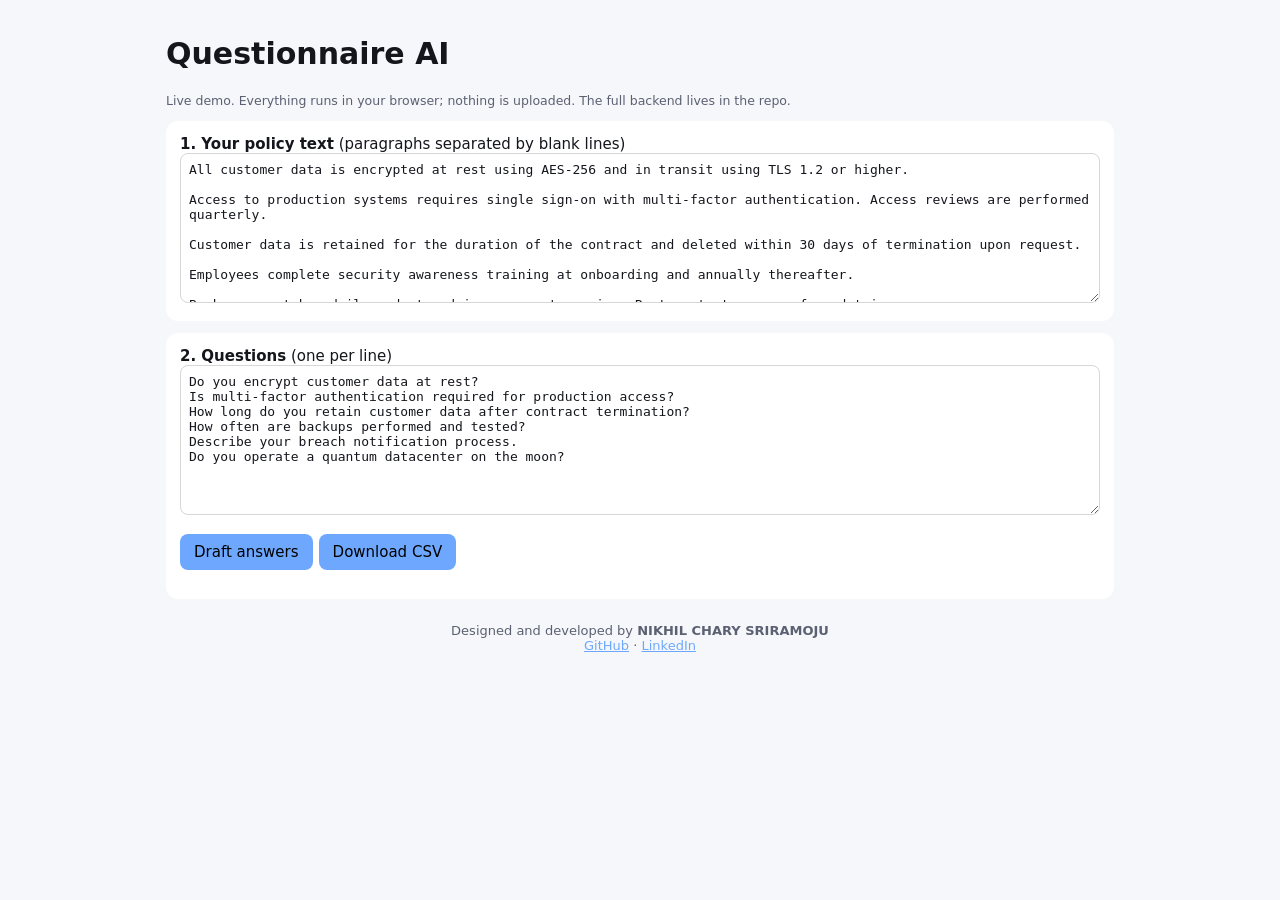
==== site/index.html @ 2a34cb94 "Questionnaire AI master release" ====
<!doctype html><html lang="en"><head><meta charset="utf-8">
<meta name="viewport" content="width=device-width,initial-scale=1,viewport-fit=cover">
<title>Questionnaire AI - Live Demo</title>
<meta name="description" content="Cited answers to security questionnaires. Runs fully in your browser. By Nikhil Chary Sriramoju.">
<style>
:root{--bg:#0f1115;--fg:#e8eaf0;--mut:#8a90a2;--card:#181b22;--acc:#6ea8fe;--ok:#4cc38a;--warn:#f0b429}
@media(prefers-color-scheme:light){:root{--bg:#f6f7fa;--fg:#14161c;--mut:#5b6172;--card:#fff}}
*{box-sizing:border-box}body{margin:auto;max-width:980px;padding:16px;font:15px system-ui,sans-serif;background:var(--bg);color:var(--fg)}
.card{background:var(--card);border-radius:12px;padding:14px;margin:12px 0}textarea{width:100%;height:150px;font:13px ui-monospace,monospace;background:transparent;color:inherit;border:1px solid #8885;border-radius:8px;padding:8px}
button{background:var(--acc);color:#000;border:0;border-radius:8px;padding:9px 14px;font:inherit;cursor:pointer;margin-right:6px}
.wrap{overflow-x:auto}table{width:100%;border-collapse:collapse}td,th{padding:8px;border-bottom:1px solid #8883;text-align:left;vertical-align:top}
.pass{color:var(--ok)}.escalate{color:var(--warn)}small,footer{color:var(--mut)}footer{text-align:center;margin:24px 0;font-size:13px}a{color:var(--acc)}
</style></head><body>
<h1>Questionnaire AI</h1>
<small>Live demo. Everything runs in your browser; nothing is uploaded. The full backend lives in the repo.</small>
<div class="card"><b>1. Your policy text</b> (paragraphs separated by blank lines)<textarea id="pol"></textarea></div>
<div class="card"><b>2. Questions</b> (one per line)<textarea id="qs"></textarea><p><button onclick="go()">Draft answers</button><button onclick="csv()">Download CSV</button></p></div>
<div class="card" id="res" hidden><div id="sum"></div><div class="wrap"><table id="t"></table></div></div>
<footer>Designed and developed by <b>NIKHIL CHARY SRIRAMOJU</b><br>
<a href="https://github.com/Nikhil-creat">GitHub</a> · <a href="https://in.linkedin.com/in/nikhil-chary-sriramoju-95041b38a">LinkedIn</a></footer>
<script>
const $=id=>document.getElementById(id);
$('pol').value=`All customer data is encrypted at rest using AES-256 and in transit using TLS 1.2 or higher.

Access to production systems requires single sign-on with multi-factor authentication. Access reviews are performed quarterly.

Customer data is retained for the duration of the contract and deleted within 30 days of termination upon request.

Employees complete security awareness training at onboarding and annually thereafter.

Backups are taken daily and stored in a separate region. Restore tests are performed twice a year.`;
$('qs').value=`Do you encrypt customer data at rest?
Is multi-factor authentication required for production access?
How long do you retain customer data after contract termination?
How often are backups performed and tested?
Describe your breach notification process.
Do you operate a quantum datacenter on the moon?`;
const STOP=new Set("the a an of to and or in on for is are do does you your we our with be by as at it this that".split(" "));
const SENS=/breach|incident|certif|soc ?2 type|iso ?27001|legal|liabil|indemn|insurance/i;
const tok=t=>(t.toLowerCase().match(/[a-z0-9\-]+/g)||[]).filter(w=>!STOP.has(w));
function chunk(text,size=600){const o=[];let b="";for(const p of text.split(/\n\s*\n/).map(s=>s.trim()).filter(Boolean)){if(b&&b.length+p.length>size){o.push(b);b=p}else b=(b+"\n"+p).trim()}if(b)o.push(b);return o}
function search(ch,q,k=3){const qt=new Set(tok(q)),n=ch.length+1,df={};ch.forEach(c=>new Set(c.toks).forEach(t=>df[t]=(df[t]||0)+1));
 return ch.map(c=>{const tf={};c.toks.forEach(t=>tf[t]=(tf[t]||0)+1);let s=0;qt.forEach(t=>{if(tf[t])s+=(1+Math.log(tf[t]))*Math.log(1+n/df[t])});return{...c,s}}).filter(c=>c.s>0).sort((a,b)=>b.s-a.s).slice(0,k)}
function answer(ch,q){const h=search(ch,q);if(!h.length)return{q,a:"Insufficient evidence",c:"",v:"escalate",conf:0,why:"no supporting evidence"};
 const qt=new Set(tok(q)),sc=s=>tok(s).filter(t=>qt.has(t)).length;
 const a=h[0].text.split(/(?<=[.!?])\s+/).sort((x,y)=>sc(y)-sc(x)).slice(0,2).join(" ");
 const src=new Set(h[0].toks),at=tok(a),sup=at.length?Math.round(100*at.filter(t=>src.has(t)).length/at.length)/100:0;
 if(SENS.test(q))return{q,a,c:h[0].id,v:"escalate",conf:sup,why:"sensitive topic: security owner must approve"};
 return{q,a,c:h[0].id,v:sup>=.6?"pass":"escalate",conf:sup,why:sup>=.6?"supported by sources":"weak support"}}
const esc=s=>String(s).replace(/[&<>"]/g,c=>({'&':'&amp;','<':'&lt;','>':'&gt;','"':'&quot;'}[c]));
let rows=[];
function go(){const ch=chunk($('pol').value).map((t,i)=>({id:"policy#"+(i+1),text:t,toks:tok(t)}));
 rows=$('qs').value.split("\n").map(s=>s.trim()).filter(Boolean).map(q=>answer(ch,q));
 const p=rows.filter(r=>r.v==="pass").length;$('res').hidden=false;$('sum').textContent=`${rows.length} questions: ${p} auto-passed, ${rows.length-p} need review`;
 $('t').innerHTML='<tr><th>Question</th><th>Answer</th><th>Status</th></tr>'+rows.map(r=>`<tr><td>${esc(r.q)}</td><td>${esc(r.a)}<br><small>${esc(r.c)}</small></td><td class="${r.v}">${r.v} (${r.conf})<br><small>${esc(r.why)}</small></td></tr>`).join('')}
function csv(){const q=s=>'"'+String(s).replace(/"/g,'""')+'"';
 const t=["question,answer,citation,verdict,confidence"].concat(rows.map(r=>[r.q,r.a,r.c,r.v,r.conf].map(q).join(","))).join("\n");
 const a=document.createElement("a");a.href=URL.createObjectURL(new Blob([t],{type:"text/csv"}));a.download="answers.csv";a.click()}
</script></body></html>
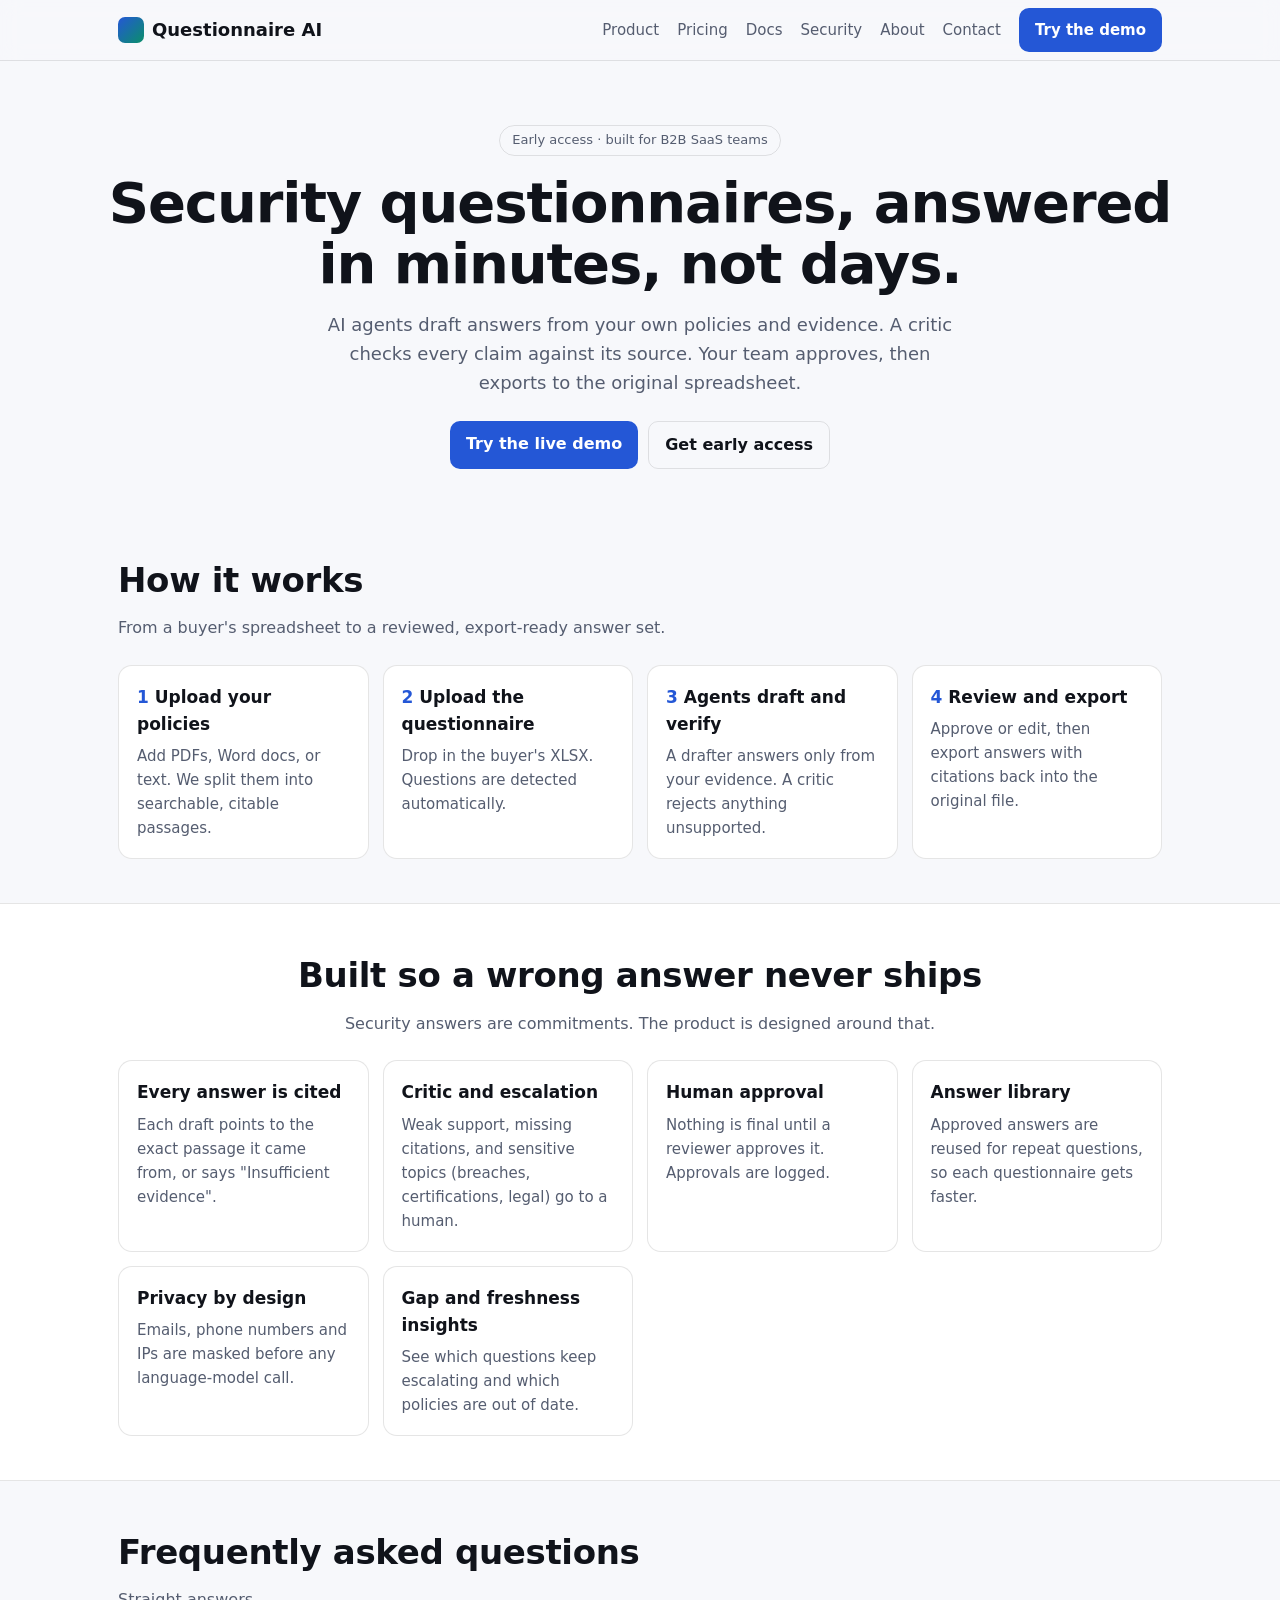
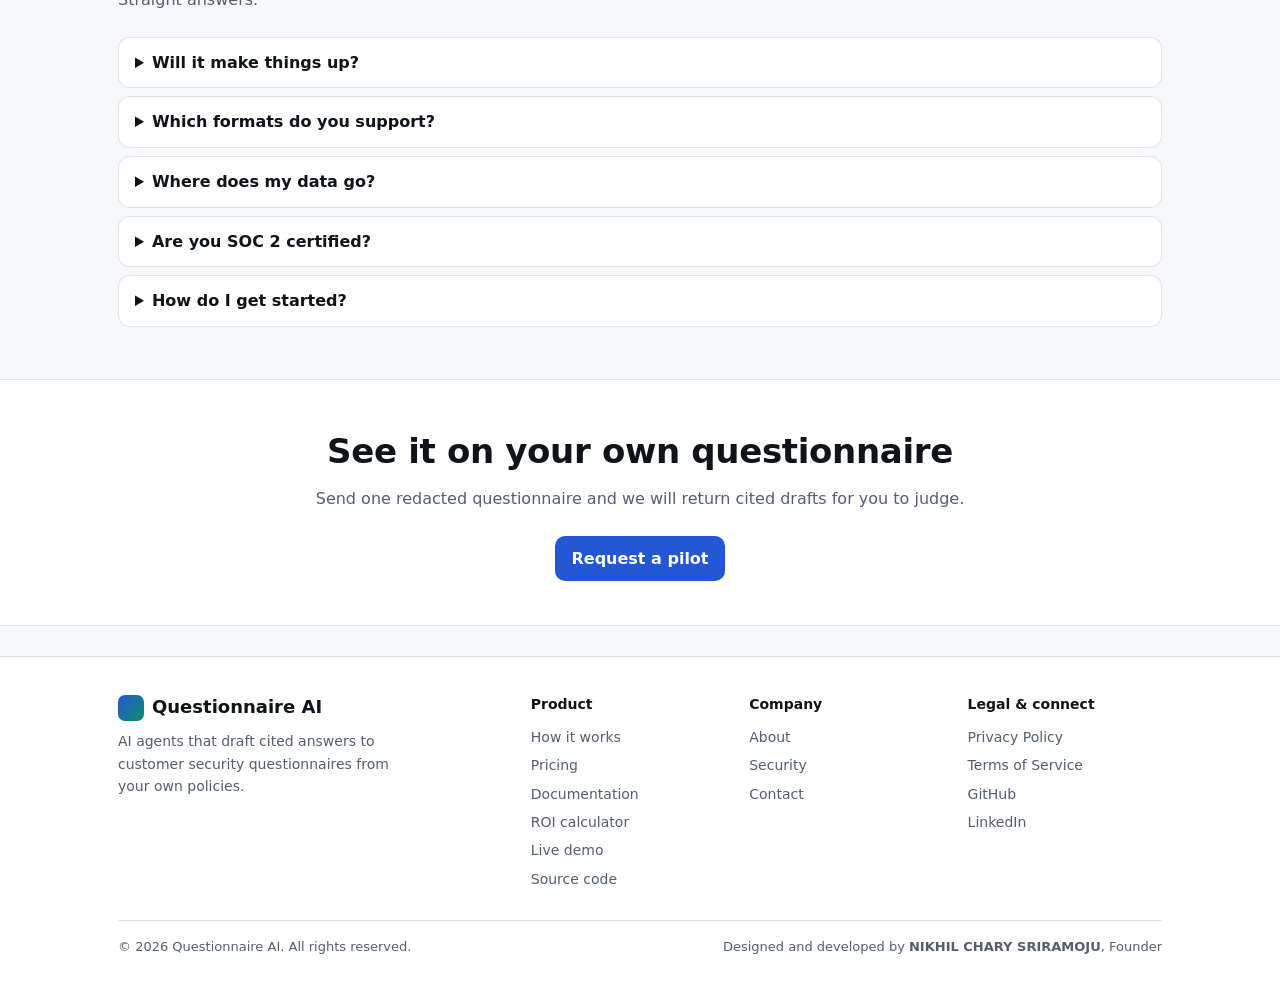
==== commit 17e9c6a0: "Add docs, ROI calculator, contact form, hardening" ====
--- a/site/index.html
+++ b/site/index.html
@@ -1,59 +1,40 @@
 <!doctype html><html lang="en"><head><meta charset="utf-8">
 <meta name="viewport" content="width=device-width,initial-scale=1,viewport-fit=cover">
-<title>Questionnaire AI - Live Demo</title>
-<meta name="description" content="Cited answers to security questionnaires. Runs fully in your browser. By Nikhil Chary Sriramoju.">
-<style>
-:root{--bg:#0f1115;--fg:#e8eaf0;--mut:#8a90a2;--card:#181b22;--acc:#6ea8fe;--ok:#4cc38a;--warn:#f0b429}
-@media(prefers-color-scheme:light){:root{--bg:#f6f7fa;--fg:#14161c;--mut:#5b6172;--card:#fff}}
-*{box-sizing:border-box}body{margin:auto;max-width:980px;padding:16px;font:15px system-ui,sans-serif;background:var(--bg);color:var(--fg)}
-.card{background:var(--card);border-radius:12px;padding:14px;margin:12px 0}textarea{width:100%;height:150px;font:13px ui-monospace,monospace;background:transparent;color:inherit;border:1px solid #8885;border-radius:8px;padding:8px}
-button{background:var(--acc);color:#000;border:0;border-radius:8px;padding:9px 14px;font:inherit;cursor:pointer;margin-right:6px}
-.wrap{overflow-x:auto}table{width:100%;border-collapse:collapse}td,th{padding:8px;border-bottom:1px solid #8883;text-align:left;vertical-align:top}
-.pass{color:var(--ok)}.escalate{color:var(--warn)}small,footer{color:var(--mut)}footer{text-align:center;margin:24px 0;font-size:13px}a{color:var(--acc)}
-</style></head><body>
-<h1>Questionnaire AI</h1>
-<small>Live demo. Everything runs in your browser; nothing is uploaded. The full backend lives in the repo.</small>
-<div class="card"><b>1. Your policy text</b> (paragraphs separated by blank lines)<textarea id="pol"></textarea></div>
-<div class="card"><b>2. Questions</b> (one per line)<textarea id="qs"></textarea><p><button onclick="go()">Draft answers</button><button onclick="csv()">Download CSV</button></p></div>
-<div class="card" id="res" hidden><div id="sum"></div><div class="wrap"><table id="t"></table></div></div>
-<footer>Designed and developed by <b>NIKHIL CHARY SRIRAMOJU</b><br>
-<a href="https://github.com/Nikhil-creat">GitHub</a> · <a href="https://in.linkedin.com/in/nikhil-chary-sriramoju-95041b38a">LinkedIn</a></footer>
-<script>
-const $=id=>document.getElementById(id);
-$('pol').value=`All customer data is encrypted at rest using AES-256 and in transit using TLS 1.2 or higher.
-
-Access to production systems requires single sign-on with multi-factor authentication. Access reviews are performed quarterly.
-
-Customer data is retained for the duration of the contract and deleted within 30 days of termination upon request.
-
-Employees complete security awareness training at onboarding and annually thereafter.
-
-Backups are taken daily and stored in a separate region. Restore tests are performed twice a year.`;
-$('qs').value=`Do you encrypt customer data at rest?
-Is multi-factor authentication required for production access?
-How long do you retain customer data after contract termination?
-How often are backups performed and tested?
-Describe your breach notification process.
-Do you operate a quantum datacenter on the moon?`;
-const STOP=new Set("the a an of to and or in on for is are do does you your we our with be by as at it this that".split(" "));
-const SENS=/breach|incident|certif|soc ?2 type|iso ?27001|legal|liabil|indemn|insurance/i;
-const tok=t=>(t.toLowerCase().match(/[a-z0-9\-]+/g)||[]).filter(w=>!STOP.has(w));
-function chunk(text,size=600){const o=[];let b="";for(const p of text.split(/\n\s*\n/).map(s=>s.trim()).filter(Boolean)){if(b&&b.length+p.length>size){o.push(b);b=p}else b=(b+"\n"+p).trim()}if(b)o.push(b);return o}
-function search(ch,q,k=3){const qt=new Set(tok(q)),n=ch.length+1,df={};ch.forEach(c=>new Set(c.toks).forEach(t=>df[t]=(df[t]||0)+1));
- return ch.map(c=>{const tf={};c.toks.forEach(t=>tf[t]=(tf[t]||0)+1);let s=0;qt.forEach(t=>{if(tf[t])s+=(1+Math.log(tf[t]))*Math.log(1+n/df[t])});return{...c,s}}).filter(c=>c.s>0).sort((a,b)=>b.s-a.s).slice(0,k)}
-function answer(ch,q){const h=search(ch,q);if(!h.length)return{q,a:"Insufficient evidence",c:"",v:"escalate",conf:0,why:"no supporting evidence"};
- const qt=new Set(tok(q)),sc=s=>tok(s).filter(t=>qt.has(t)).length;
- const a=h[0].text.split(/(?<=[.!?])\s+/).sort((x,y)=>sc(y)-sc(x)).slice(0,2).join(" ");
- const src=new Set(h[0].toks),at=tok(a),sup=at.length?Math.round(100*at.filter(t=>src.has(t)).length/at.length)/100:0;
- if(SENS.test(q))return{q,a,c:h[0].id,v:"escalate",conf:sup,why:"sensitive topic: security owner must approve"};
- return{q,a,c:h[0].id,v:sup>=.6?"pass":"escalate",conf:sup,why:sup>=.6?"supported by sources":"weak support"}}
-const esc=s=>String(s).replace(/[&<>"]/g,c=>({'&':'&amp;','<':'&lt;','>':'&gt;','"':'&quot;'}[c]));
-let rows=[];
-function go(){const ch=chunk($('pol').value).map((t,i)=>({id:"policy#"+(i+1),text:t,toks:tok(t)}));
- rows=$('qs').value.split("\n").map(s=>s.trim()).filter(Boolean).map(q=>answer(ch,q));
- const p=rows.filter(r=>r.v==="pass").length;$('res').hidden=false;$('sum').textContent=`${rows.length} questions: ${p} auto-passed, ${rows.length-p} need review`;
- $('t').innerHTML='<tr><th>Question</th><th>Answer</th><th>Status</th></tr>'+rows.map(r=>`<tr><td>${esc(r.q)}</td><td>${esc(r.a)}<br><small>${esc(r.c)}</small></td><td class="${r.v}">${r.v} (${r.conf})<br><small>${esc(r.why)}</small></td></tr>`).join('')}
-function csv(){const q=s=>'"'+String(s).replace(/"/g,'""')+'"';
- const t=["question,answer,citation,verdict,confidence"].concat(rows.map(r=>[r.q,r.a,r.c,r.v,r.conf].map(q).join(","))).join("\n");
- const a=document.createElement("a");a.href=URL.createObjectURL(new Blob([t],{type:"text/csv"}));a.download="answers.csv";a.click()}
-</script></body></html>
+<title>Questionnaire AI: Cited AI answers for security questionnaires</title><meta name="description" content="AI agents draft cited answers to customer security questionnaires from your own policies. Critic-checked, human-approved, XLSX in and out."><meta name="author" content="Nikhil Chary Sriramoju">
+<meta name="theme-color" content="#0b0e14"><link rel="canonical" href="https://nikhil-creat.github.io/questionnaire-ai/">
+<meta property="og:type" content="website"><meta property="og:title" content="Questionnaire AI: Cited AI answers for security questionnaires"><meta property="og:description" content="AI agents draft cited answers to customer security questionnaires from your own policies. Critic-checked, human-approved, XLSX in and out."><meta property="og:url" content="https://nikhil-creat.github.io/questionnaire-ai/">
+<meta name="twitter:card" content="summary_large_image"><meta property="og:image" content="https://nikhil-creat.github.io/questionnaire-ai/og.png"><link rel="manifest" href="manifest.webmanifest"><link rel="apple-touch-icon" href="icon-192.png"><link rel="icon" href="data:image/svg+xml,%3Csvg xmlns='http://www.w3.org/2000/svg' viewBox='0 0 32 32'%3E%3Crect width='32' height='32' rx='8' fill='%236ea8fe'/%3E%3C/svg%3E">
+<link rel="stylesheet" href="style.css"><script type="application/ld+json">{"@context": "https://schema.org", "@type": "Organization", "name": "Questionnaire AI", "url": "https://nikhil-creat.github.io/questionnaire-ai/", "founder": {"@type": "Person", "name": "Nikhil Chary Sriramoju", "sameAs": ["https://github.com/Nikhil-creat", "https://in.linkedin.com/in/nikhil-chary-sriramoju-95041b38a"]}, "email": "sriramojunikhil66@gmail.com"}</script></head><body><a class="skip" href="#main">Skip to content</a>
+<header class="hd"><div class="w"><a class="brand" href="index.html"><span class="logo"></span>Questionnaire AI</a>
+<nav id="nav" aria-label="Main"><a href="index.html#how">Product</a><a href="pricing.html">Pricing</a><a href="docs.html">Docs</a><a href="security.html">Security</a><a href="about.html">About</a><a href="contact.html">Contact</a><a class="btn" href="demo.html">Try the demo</a></nav>
+<button id="mb" aria-label="Menu" aria-expanded="false" onclick="var n=document.getElementById('nav');var o=n.classList.toggle('open');this.setAttribute('aria-expanded',o)">&#9776;</button></div></header><main id="main"><div class="hero w"><span class="pill">Early access &middot; built for B2B SaaS teams</span>
+<h1>Security questionnaires, answered in minutes, not days.</h1>
+<p>AI agents draft answers from your own policies and evidence. A critic checks every claim against its source. Your team approves, then exports to the original spreadsheet.</p>
+<div class="cta"><a class="btn" href="demo.html">Try the live demo</a><a class="btn o" href="contact.html">Get early access</a></div></div>
+<section id="how"><div class="w"><h2>How it works</h2><p class="sub">From a buyer's spreadsheet to a reviewed, export-ready answer set.</p><div class="grid">
+<div class="card"><h3><span class="num">1</span> Upload your policies</h3><p>Add PDFs, Word docs, or text. We split them into searchable, citable passages.</p></div>
+<div class="card"><h3><span class="num">2</span> Upload the questionnaire</h3><p>Drop in the buyer's XLSX. Questions are detected automatically.</p></div>
+<div class="card"><h3><span class="num">3</span> Agents draft and verify</h3><p>A drafter answers only from your evidence. A critic rejects anything unsupported.</p></div>
+<div class="card"><h3><span class="num">4</span> Review and export</h3><p>Approve or edit, then export answers with citations back into the original file.</p></div></div></div></section>
+<section class="band"><div class="w"><h2>Built so a wrong answer never ships</h2><p class="sub">Security answers are commitments. The product is designed around that.</p><div class="grid" style="text-align:left">
+<div class="card"><h3>Every answer is cited</h3><p>Each draft points to the exact passage it came from, or says "Insufficient evidence".</p></div>
+<div class="card"><h3>Critic and escalation</h3><p>Weak support, missing citations, and sensitive topics (breaches, certifications, legal) go to a human.</p></div>
+<div class="card"><h3>Human approval</h3><p>Nothing is final until a reviewer approves it. Approvals are logged.</p></div>
+<div class="card"><h3>Answer library</h3><p>Approved answers are reused for repeat questions, so each questionnaire gets faster.</p></div>
+<div class="card"><h3>Privacy by design</h3><p>Emails, phone numbers and IPs are masked before any language-model call.</p></div>
+<div class="card"><h3>Gap and freshness insights</h3><p>See which questions keep escalating and which policies are out of date.</p></div></div></div></section>
+<section><div class="w"><h2>Frequently asked questions</h2><p class="sub">Straight answers.</p>
+<details><summary>Will it make things up?</summary><p>It is built not to. Drafts must cite retrieved passages, and a critic blocks uncited or unsupported claims. When evidence is missing, the answer says so and a human decides.</p></details>
+<details><summary>Which formats do you support?</summary><p>Policies: PDF, DOCX, TXT, Markdown. Questionnaires: XLSX today. Portal and Word/PDF export are on the roadmap.</p></details>
+<details><summary>Where does my data go?</summary><p>The live demo runs entirely in your browser. The full product sends text to a language model only after masking personal data, and is designed for zero-retention provider settings. See the <a href="security.html">Security</a> page for what exists today and what is planned.</p></details>
+<details><summary>Are you SOC 2 certified?</summary><p>No. We are an early-stage company and will publish our certification status honestly as it changes.</p></details>
+<details><summary>How do I get started?</summary><p>Try the <a href="demo.html">live demo</a>, then <a href="contact.html">contact us</a> about an early-access pilot.</p></details></div></section>
+<section class="band"><div class="w"><h2>See it on your own questionnaire</h2><p class="sub">Send one redacted questionnaire and we will return cited drafts for you to judge.</p>
+<a class="btn" href="contact.html">Request a pilot</a></div></section></main><footer><div class="w"><div class="fg">
+<div><a class="brand" href="index.html" style="margin:0 0 8px"><span class="logo"></span>Questionnaire AI</a>
+<p style="color:var(--mut);font-size:14px;margin:0;max-width:300px">AI agents that draft cited answers to customer security questionnaires from your own policies.</p></div>
+<div><h4>Product</h4><a href="index.html#how">How it works</a><a href="pricing.html">Pricing</a><a href="docs.html">Documentation</a><a href="roi.html">ROI calculator</a><a href="demo.html">Live demo</a><a href="https://github.com/Nikhil-creat/questionnaire-ai">Source code</a></div>
+<div><h4>Company</h4><a href="about.html">About</a><a href="security.html">Security</a><a href="contact.html">Contact</a></div>
+<div><h4>Legal &amp; connect</h4><a href="privacy.html">Privacy Policy</a><a href="terms.html">Terms of Service</a><a href="https://github.com/Nikhil-creat" rel="noopener">GitHub</a><a href="https://in.linkedin.com/in/nikhil-chary-sriramoju-95041b38a" rel="noopener">LinkedIn</a></div></div>
+<div class="cr"><span>&copy; 2026 Questionnaire AI. All rights reserved.</span>
+<span>Designed and developed by <b>NIKHIL CHARY SRIRAMOJU</b>, Founder</span></div></div></footer></body></html>
--- a/site/style.css
+++ b/site/style.css
@@ -0,0 +1,30 @@
+:root{--bg:#0b0e14;--bg2:#121722;--fg:#e9ecf3;--mut:#9aa3b5;--line:#ffffff1f;--acc:#6ea8fe;--acc2:#4cc3a0;--btn:#6ea8fe;--btnfg:#07101f}
+@media(prefers-color-scheme:light){:root{--bg:#f7f8fb;--bg2:#fff;--fg:#10131a;--mut:#555d70;--line:#0000001a;--btn:#2457d6;--btnfg:#fff;--acc:#2457d6;--acc2:#0a8f6a}}
+*{box-sizing:border-box}html{scroll-behavior:smooth;scroll-padding-top:72px}
+body{margin:0;font:16px/1.6 system-ui,-apple-system,Segoe UI,Roboto,sans-serif;background:var(--bg);color:var(--fg);padding-bottom:env(safe-area-inset-bottom,0)}
+a{color:var(--acc)}img,svg{max-width:100%}.w{max-width:1080px;margin:auto;padding:0 18px}
+.skip{position:absolute;left:-999px}.skip:focus{left:8px;top:8px;background:var(--bg2);padding:8px;z-index:99}
+.hd{position:sticky;top:0;z-index:50;background:color-mix(in srgb,var(--bg) 88%,transparent);backdrop-filter:blur(10px);border-bottom:1px solid var(--line);padding-top:env(safe-area-inset-top,0)}
+.hd .w{display:flex;align-items:center;gap:16px;height:60px}.brand{font-weight:800;color:var(--fg);text-decoration:none;font-size:18px;display:flex;gap:8px;align-items:center}
+.logo{width:26px;height:26px;border-radius:7px;background:linear-gradient(135deg,var(--acc),var(--acc2))}
+nav{margin-left:auto;display:flex;gap:18px;align-items:center}nav a{color:var(--mut);text-decoration:none;font-size:15px}nav a:hover,nav a[aria-current]{color:var(--fg)}
+.btn{display:inline-block;background:var(--btn);color:var(--btnfg)!important;padding:10px 16px;border-radius:10px;font-weight:600;text-decoration:none;border:0;cursor:pointer}
+.btn.o{background:transparent;color:var(--fg)!important;border:1px solid var(--line)}#mb{display:none;background:none;border:1px solid var(--line);color:var(--fg);border-radius:8px;padding:6px 10px;font-size:18px;margin-left:auto}
+@media(max-width:820px){#mb{display:block}nav{display:none;position:absolute;top:60px;left:0;right:0;flex-direction:column;align-items:stretch;background:var(--bg2);padding:14px 18px;border-bottom:1px solid var(--line);gap:12px}nav.open{display:flex}.hd .btn.hide{display:none}}
+.hero{padding:64px 0 40px;text-align:center}.hero h1{font-size:clamp(32px,6vw,56px);line-height:1.1;margin:0 0 16px;letter-spacing:-.02em}
+.hero p{color:var(--mut);font-size:18px;max-width:640px;margin:0 auto 24px}.cta{display:flex;gap:10px;justify-content:center;flex-wrap:wrap}
+.pill{display:inline-block;border:1px solid var(--line);color:var(--mut);padding:4px 12px;border-radius:99px;font-size:13px;margin-bottom:16px}
+section{padding:44px 0}h2{font-size:clamp(24px,4vw,34px);margin:0 0 8px;letter-spacing:-.01em}.sub{color:var(--mut);margin:0 0 24px}
+.grid{display:grid;gap:14px;grid-template-columns:repeat(auto-fit,minmax(240px,1fr))}.card{background:var(--bg2);border:1px solid var(--line);border-radius:14px;padding:18px}
+.card h3{margin:0 0 6px;font-size:17px}.card p{margin:0;color:var(--mut);font-size:15px}.num{color:var(--acc);font-weight:800}
+.price{font-size:32px;font-weight:800}.price small{font-size:14px;color:var(--mut);font-weight:400}.card ul{padding-left:18px;color:var(--mut);margin:10px 0}
+.band{background:var(--bg2);border-block:1px solid var(--line);text-align:center}.tbl{overflow-x:auto}table{width:100%;border-collapse:collapse;font-size:15px}
+td,th{text-align:left;padding:10px;border-bottom:1px solid var(--line);vertical-align:top}th{color:var(--mut);font-weight:600}
+details{background:var(--bg2);border:1px solid var(--line);border-radius:12px;padding:12px 16px;margin:8px 0}summary{cursor:pointer;font-weight:600}details p{color:var(--mut);margin:8px 0 0}
+.page{padding:40px 0}.page h1{font-size:clamp(28px,5vw,42px);margin:0 0 8px}.page h2{font-size:22px;margin:28px 0 6px}.page p,.page li{color:var(--mut)}
+footer{border-top:1px solid var(--line);background:var(--bg2);margin-top:30px;padding:36px 0 calc(24px + env(safe-area-inset-bottom,0))}
+.fg{display:grid;gap:24px;grid-template-columns:2fr 1fr 1fr 1fr}@media(max-width:820px){.fg{grid-template-columns:1fr 1fr}}
+footer h4{margin:0 0 10px;font-size:14px}footer a{display:block;color:var(--mut);text-decoration:none;margin:6px 0;font-size:14px}footer a:hover{color:var(--fg)}
+.cr{border-top:1px solid var(--line);margin-top:24px;padding-top:16px;color:var(--mut);font-size:13px;display:flex;justify-content:space-between;gap:10px;flex-wrap:wrap}
+label{display:block;margin:12px 0 4px;font-size:14px;color:var(--mut)}input,textarea,select{width:100%;padding:10px;border-radius:10px;border:1px solid var(--line);background:var(--bg2);color:var(--fg);font:inherit}textarea{min-height:120px}pre{background:var(--bg2);border:1px solid var(--line);border-radius:10px;padding:12px;overflow-x:auto;font-size:13px}code{font-family:ui-monospace,monospace}.big{font-size:22px;color:var(--fg)}
+:focus-visible{outline:2px solid var(--acc);outline-offset:2px}
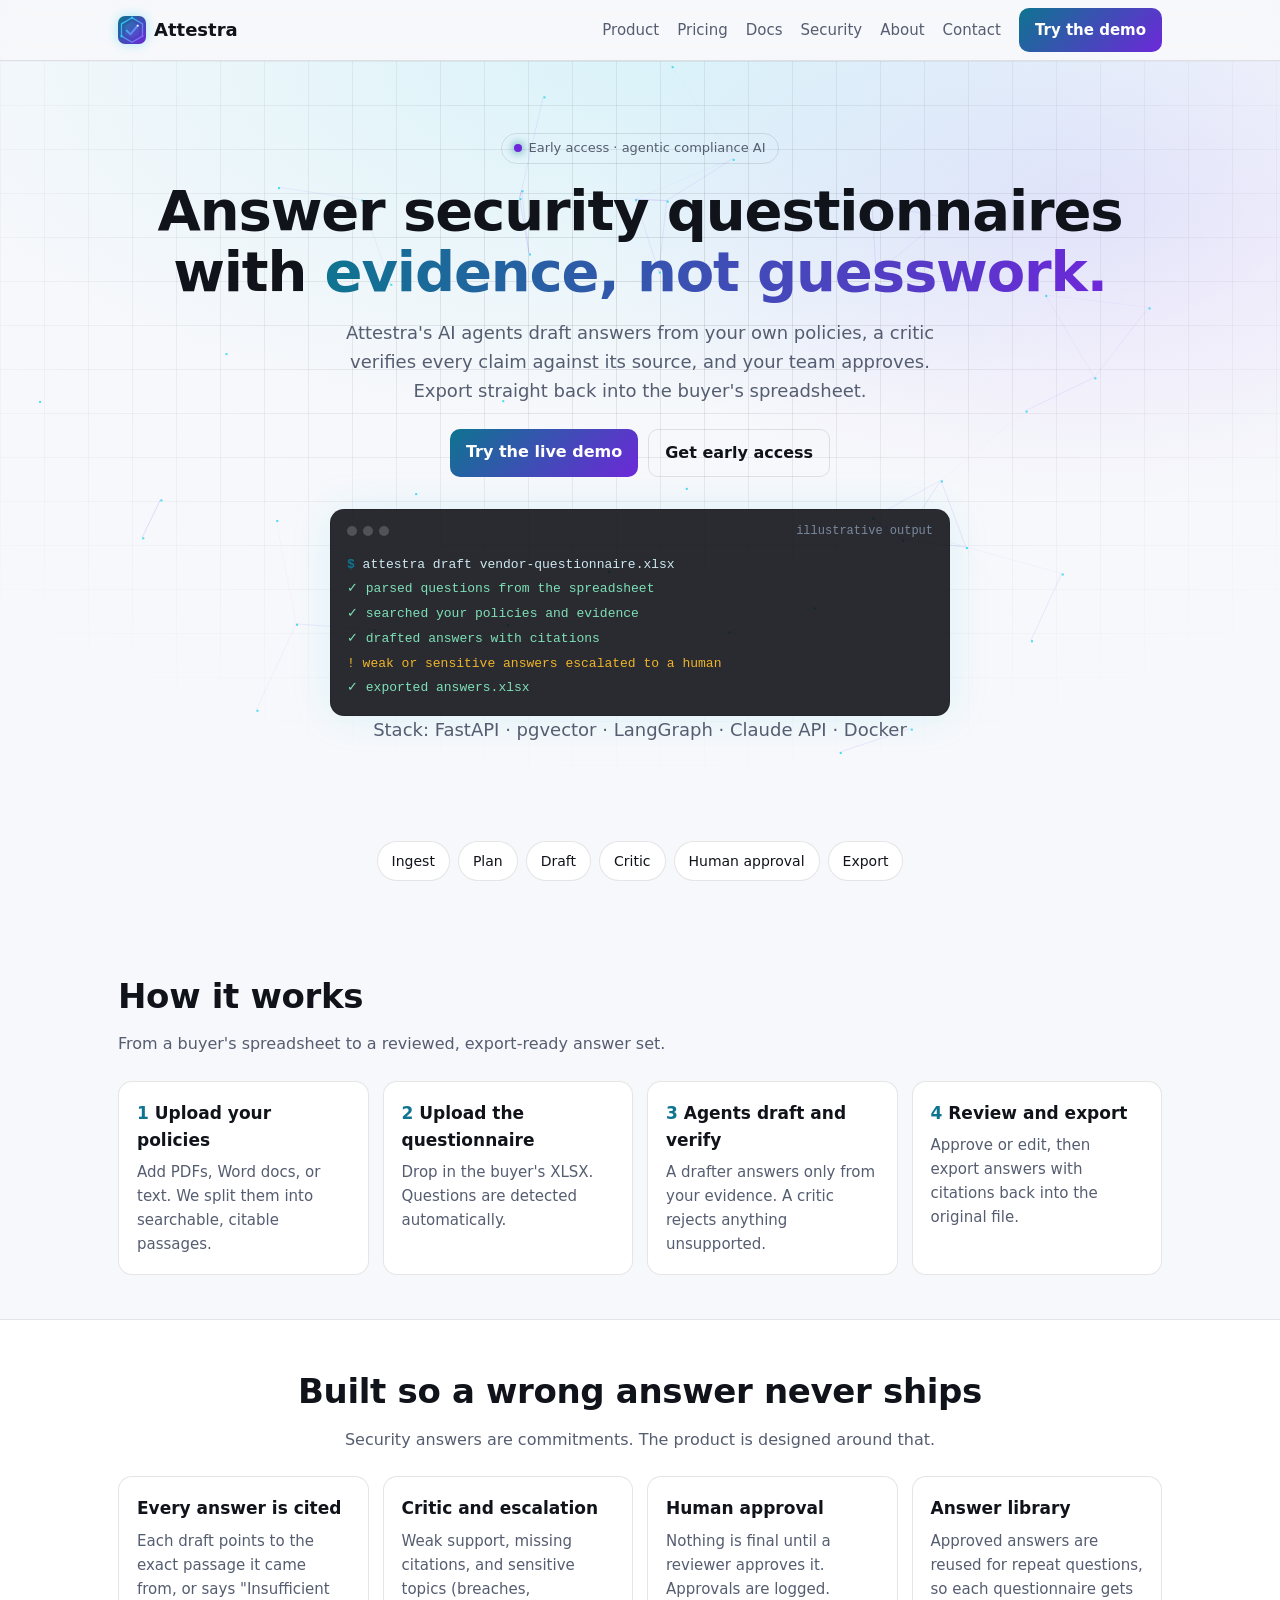
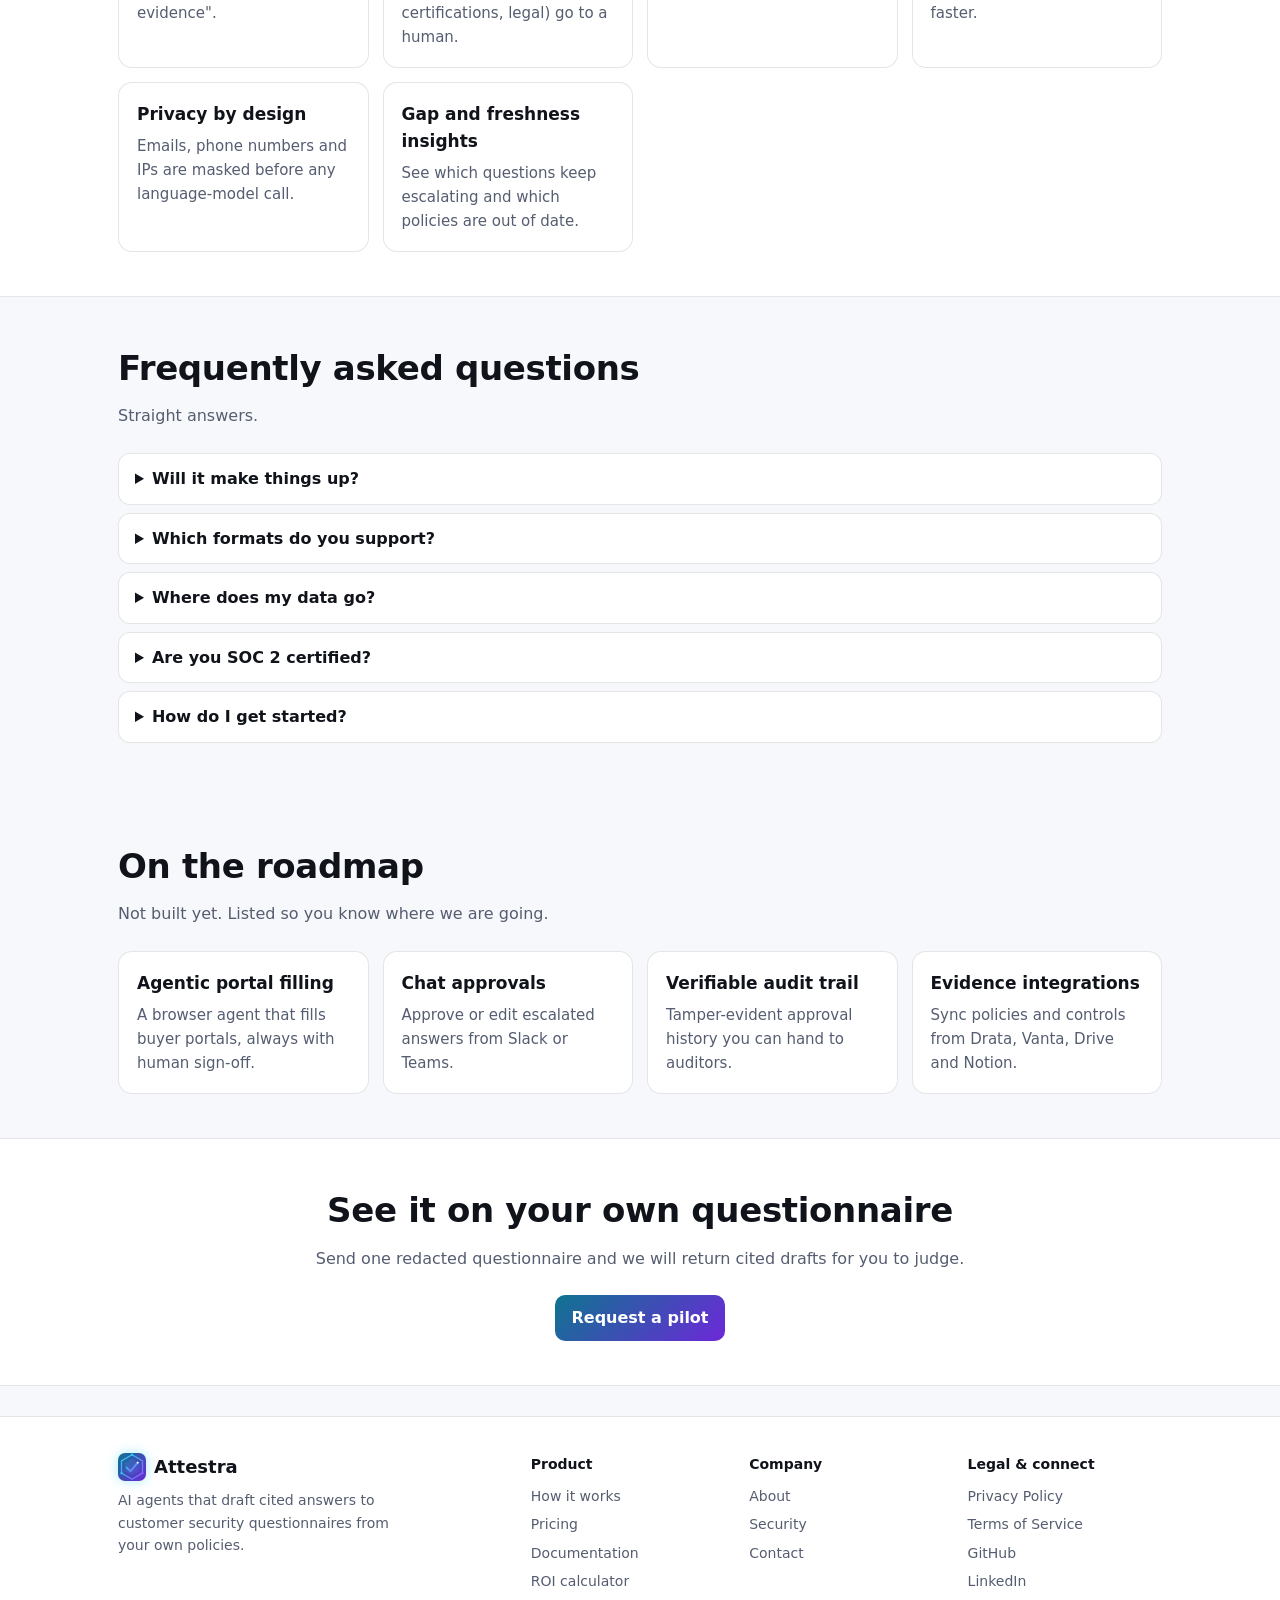
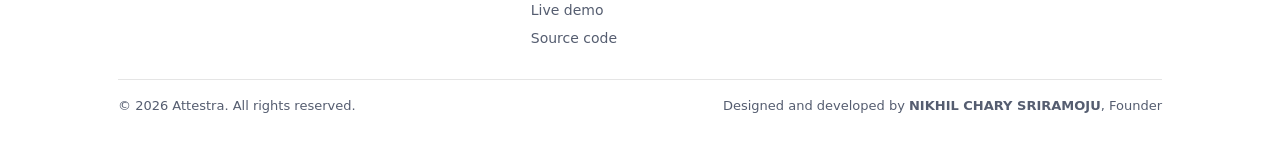
==== commit abc1d83c: "Rebrand to Attestra with new logo and futuristic UI" ====
--- a/site/index.html
+++ b/site/index.html
@@ -1,16 +1,25 @@
 <!doctype html><html lang="en"><head><meta charset="utf-8">
 <meta name="viewport" content="width=device-width,initial-scale=1,viewport-fit=cover">
-<title>Questionnaire AI: Cited AI answers for security questionnaires</title><meta name="description" content="AI agents draft cited answers to customer security questionnaires from your own policies. Critic-checked, human-approved, XLSX in and out."><meta name="author" content="Nikhil Chary Sriramoju">
+<title>Attestra: Cited AI answers for security questionnaires</title><meta name="description" content="AI agents draft cited answers to customer security questionnaires from your own policies. Critic-checked, human-approved, XLSX in and out."><meta name="author" content="Nikhil Chary Sriramoju">
 <meta name="theme-color" content="#0b0e14"><link rel="canonical" href="https://nikhil-creat.github.io/questionnaire-ai/">
-<meta property="og:type" content="website"><meta property="og:title" content="Questionnaire AI: Cited AI answers for security questionnaires"><meta property="og:description" content="AI agents draft cited answers to customer security questionnaires from your own policies. Critic-checked, human-approved, XLSX in and out."><meta property="og:url" content="https://nikhil-creat.github.io/questionnaire-ai/">
-<meta name="twitter:card" content="summary_large_image"><meta property="og:image" content="https://nikhil-creat.github.io/questionnaire-ai/og.png"><link rel="manifest" href="manifest.webmanifest"><link rel="apple-touch-icon" href="icon-192.png"><link rel="icon" href="data:image/svg+xml,%3Csvg xmlns='http://www.w3.org/2000/svg' viewBox='0 0 32 32'%3E%3Crect width='32' height='32' rx='8' fill='%236ea8fe'/%3E%3C/svg%3E">
-<link rel="stylesheet" href="style.css"><script type="application/ld+json">{"@context": "https://schema.org", "@type": "Organization", "name": "Questionnaire AI", "url": "https://nikhil-creat.github.io/questionnaire-ai/", "founder": {"@type": "Person", "name": "Nikhil Chary Sriramoju", "sameAs": ["https://github.com/Nikhil-creat", "https://in.linkedin.com/in/nikhil-chary-sriramoju-95041b38a"]}, "email": "sriramojunikhil66@gmail.com"}</script></head><body><a class="skip" href="#main">Skip to content</a>
-<header class="hd"><div class="w"><a class="brand" href="index.html"><span class="logo"></span>Questionnaire AI</a>
+<meta property="og:type" content="website"><meta property="og:title" content="Attestra: Cited AI answers for security questionnaires"><meta property="og:description" content="AI agents draft cited answers to customer security questionnaires from your own policies. Critic-checked, human-approved, XLSX in and out."><meta property="og:url" content="https://nikhil-creat.github.io/questionnaire-ai/">
+<meta name="twitter:card" content="summary_large_image"><meta property="og:image" content="https://nikhil-creat.github.io/questionnaire-ai/og.png"><link rel="manifest" href="manifest.webmanifest"><link rel="apple-touch-icon" href="icon-192.png"><link rel="icon" href="assets/favicon.svg" type="image/svg+xml">
+<link rel="stylesheet" href="style.css"><script defer src="fx.js"></script><script type="application/ld+json">{"@context": "https://schema.org", "@type": "Organization", "name": "Attestra", "url": "https://nikhil-creat.github.io/questionnaire-ai/", "founder": {"@type": "Person", "name": "Nikhil Chary Sriramoju", "sameAs": ["https://github.com/Nikhil-creat", "https://in.linkedin.com/in/nikhil-chary-sriramoju-95041b38a"]}, "email": "sriramojunikhil66@gmail.com"}</script></head><body><svg width="0" height="0" style="position:absolute" aria-hidden="true"><symbol id="lg" viewBox="0 0 64 64"><defs><linearGradient id="g" x1="0" y1="0" x2="1" y2="1"><stop offset="0" stop-color="#22d3ee"/><stop offset="1" stop-color="#8b5cf6"/></linearGradient></defs><path d="M32 4 56 18v28L32 60 8 46V18Z" fill="none" stroke="url(#g)" stroke-width="3" stroke-linejoin="round"/><path d="M32 13 48.5 22.5v19L32 51 15.5 41.5v-19Z" fill="url(#g)" opacity=".16"/><path d="M20 33.5l8.5 8.5L45 22" fill="none" stroke="url(#g)" stroke-width="4.6" stroke-linecap="round" stroke-linejoin="round"/><circle cx="32" cy="4" r="2.6" fill="#22d3ee"/><circle cx="56" cy="46" r="2.6" fill="#8b5cf6"/><circle cx="8" cy="46" r="2.6" fill="#22d3ee"/><circle cx="45" cy="22" r="2.2" fill="#fff"/></symbol></svg><a class="skip" href="#main">Skip to content</a>
+<header class="hd"><div class="w"><a class="brand" href="index.html"><svg class="logo" width="28" height="28" aria-hidden="true"><use href="#lg"/></svg>Attestra</a>
 <nav id="nav" aria-label="Main"><a href="index.html#how">Product</a><a href="pricing.html">Pricing</a><a href="docs.html">Docs</a><a href="security.html">Security</a><a href="about.html">About</a><a href="contact.html">Contact</a><a class="btn" href="demo.html">Try the demo</a></nav>
-<button id="mb" aria-label="Menu" aria-expanded="false" onclick="var n=document.getElementById('nav');var o=n.classList.toggle('open');this.setAttribute('aria-expanded',o)">&#9776;</button></div></header><main id="main"><div class="hero w"><span class="pill">Early access &middot; built for B2B SaaS teams</span>
-<h1>Security questionnaires, answered in minutes, not days.</h1>
-<p>AI agents draft answers from your own policies and evidence. A critic checks every claim against its source. Your team approves, then exports to the original spreadsheet.</p>
-<div class="cta"><a class="btn" href="demo.html">Try the live demo</a><a class="btn o" href="contact.html">Get early access</a></div></div>
+<button id="mb" aria-label="Menu" aria-expanded="false" onclick="var n=document.getElementById('nav');var o=n.classList.toggle('open');this.setAttribute('aria-expanded',o)">&#9776;</button></div></header><main id="main"><div class="hero"><canvas id="fx" aria-hidden="true"></canvas><div class="w hero-in"><span class="pill"><i class="dot"></i>Early access &middot; agentic compliance AI</span>
+<h1>Answer security questionnaires with <span class="grad">evidence, not guesswork.</span></h1>
+<p>Attestra's AI agents draft answers from your own policies, a critic verifies every claim against its source, and your team approves. Export straight back into the buyer's spreadsheet.</p>
+<div class="cta"><a class="btn" href="demo.html">Try the live demo</a><a class="btn o" href="contact.html">Get early access</a></div>
+<div class="term" role="img" aria-label="Illustrative terminal output"><div class="bar"><i></i><i></i><i></i><span>illustrative output</span></div>
+<div class="ln" style="--d:.2s"><b>$</b> attestra draft vendor-questionnaire.xlsx</div>
+<div class="ln ok" style="--d:1.1s">&#10003; parsed questions from the spreadsheet</div>
+<div class="ln ok" style="--d:1.9s">&#10003; searched your policies and evidence</div>
+<div class="ln ok" style="--d:2.7s">&#10003; drafted answers with citations</div>
+<div class="ln wn" style="--d:3.5s">! weak or sensitive answers escalated to a human</div>
+<div class="ln ok" style="--d:4.3s">&#10003; exported answers.xlsx</div></div>
+<p class="built">Stack: FastAPI &middot; pgvector &middot; LangGraph &middot; Claude API &middot; Docker</p></div></div>
+<section><div class="w"><div class="pipe"><span class="chip" style="--i:0">Ingest</span><span class="chip" style="--i:1">Plan</span><span class="chip" style="--i:2">Draft</span><span class="chip" style="--i:3">Critic</span><span class="chip" style="--i:4">Human approval</span><span class="chip" style="--i:5">Export</span></div></div></section>
 <section id="how"><div class="w"><h2>How it works</h2><p class="sub">From a buyer's spreadsheet to a reviewed, export-ready answer set.</p><div class="grid">
 <div class="card"><h3><span class="num">1</span> Upload your policies</h3><p>Add PDFs, Word docs, or text. We split them into searchable, citable passages.</p></div>
 <div class="card"><h3><span class="num">2</span> Upload the questionnaire</h3><p>Drop in the buyer's XLSX. Questions are detected automatically.</p></div>
@@ -29,12 +38,17 @@
 <details><summary>Where does my data go?</summary><p>The live demo runs entirely in your browser. The full product sends text to a language model only after masking personal data, and is designed for zero-retention provider settings. See the <a href="security.html">Security</a> page for what exists today and what is planned.</p></details>
 <details><summary>Are you SOC 2 certified?</summary><p>No. We are an early-stage company and will publish our certification status honestly as it changes.</p></details>
 <details><summary>How do I get started?</summary><p>Try the <a href="demo.html">live demo</a>, then <a href="contact.html">contact us</a> about an early-access pilot.</p></details></div></section>
+<section><div class="w"><h2>On the roadmap</h2><p class="sub">Not built yet. Listed so you know where we are going.</p><div class="grid">
+<div class="card"><h3>Agentic portal filling</h3><p>A browser agent that fills buyer portals, always with human sign-off.</p></div>
+<div class="card"><h3>Chat approvals</h3><p>Approve or edit escalated answers from Slack or Teams.</p></div>
+<div class="card"><h3>Verifiable audit trail</h3><p>Tamper-evident approval history you can hand to auditors.</p></div>
+<div class="card"><h3>Evidence integrations</h3><p>Sync policies and controls from Drata, Vanta, Drive and Notion.</p></div></div></div></section>
 <section class="band"><div class="w"><h2>See it on your own questionnaire</h2><p class="sub">Send one redacted questionnaire and we will return cited drafts for you to judge.</p>
 <a class="btn" href="contact.html">Request a pilot</a></div></section></main><footer><div class="w"><div class="fg">
-<div><a class="brand" href="index.html" style="margin:0 0 8px"><span class="logo"></span>Questionnaire AI</a>
+<div><a class="brand" href="index.html" style="margin:0 0 8px"><svg class="logo" width="28" height="28" aria-hidden="true"><use href="#lg"/></svg>Attestra</a>
 <p style="color:var(--mut);font-size:14px;margin:0;max-width:300px">AI agents that draft cited answers to customer security questionnaires from your own policies.</p></div>
 <div><h4>Product</h4><a href="index.html#how">How it works</a><a href="pricing.html">Pricing</a><a href="docs.html">Documentation</a><a href="roi.html">ROI calculator</a><a href="demo.html">Live demo</a><a href="https://github.com/Nikhil-creat/questionnaire-ai">Source code</a></div>
 <div><h4>Company</h4><a href="about.html">About</a><a href="security.html">Security</a><a href="contact.html">Contact</a></div>
 <div><h4>Legal &amp; connect</h4><a href="privacy.html">Privacy Policy</a><a href="terms.html">Terms of Service</a><a href="https://github.com/Nikhil-creat" rel="noopener">GitHub</a><a href="https://in.linkedin.com/in/nikhil-chary-sriramoju-95041b38a" rel="noopener">LinkedIn</a></div></div>
-<div class="cr"><span>&copy; 2026 Questionnaire AI. All rights reserved.</span>
+<div class="cr"><span>&copy; 2026 Attestra. All rights reserved.</span>
 <span>Designed and developed by <b>NIKHIL CHARY SRIRAMOJU</b>, Founder</span></div></div></footer></body></html>
--- a/site/style.css
+++ b/site/style.css
@@ -27,4 +27,23 @@
 footer h4{margin:0 0 10px;font-size:14px}footer a{display:block;color:var(--mut);text-decoration:none;margin:6px 0;font-size:14px}footer a:hover{color:var(--fg)}
 .cr{border-top:1px solid var(--line);margin-top:24px;padding-top:16px;color:var(--mut);font-size:13px;display:flex;justify-content:space-between;gap:10px;flex-wrap:wrap}
 label{display:block;margin:12px 0 4px;font-size:14px;color:var(--mut)}input,textarea,select{width:100%;padding:10px;border-radius:10px;border:1px solid var(--line);background:var(--bg2);color:var(--fg);font:inherit}textarea{min-height:120px}pre{background:var(--bg2);border:1px solid var(--line);border-radius:10px;padding:12px;overflow-x:auto;font-size:13px}code{font-family:ui-monospace,monospace}.big{font-size:22px;color:var(--fg)}
+:root{--acc:#22d3ee;--acc2:#8b5cf6;--btn:linear-gradient(135deg,#22d3ee,#8b5cf6);--btnfg:#05101c}
+@media(prefers-color-scheme:light){:root{--acc:#0e7490;--acc2:#6d28d9;--btn:linear-gradient(135deg,#0e7490,#6d28d9);--btnfg:#fff}}
+.logo{width:28px;height:28px;filter:drop-shadow(0 0 6px #22d3ee66)}
+.btn{transition:transform .15s,box-shadow .15s}.btn:hover{transform:translateY(-1px);box-shadow:0 6px 24px #22d3ee40}
+.card{transition:transform .2s,border-color .2s;backdrop-filter:blur(6px)}.card:hover{transform:translateY(-3px);border-color:var(--acc)}
+.grad{background:linear-gradient(90deg,var(--acc),var(--acc2));-webkit-background-clip:text;background-clip:text;color:transparent}
+.hero{position:relative;overflow:hidden;padding:72px 0 28px;background:radial-gradient(60% 50% at 50% 0,#22d3ee22,transparent),radial-gradient(40% 40% at 85% 20%,#8b5cf622,transparent)}
+.hero:before{content:"";position:absolute;inset:0;background-image:linear-gradient(var(--line) 1px,transparent 1px),linear-gradient(90deg,var(--line) 1px,transparent 1px);background-size:44px 44px;-webkit-mask-image:radial-gradient(70% 70% at 50% 30%,#000,transparent);mask-image:radial-gradient(70% 70% at 50% 30%,#000,transparent)}
+#fx{position:absolute;inset:0;width:100%;height:100%}.hero-in{position:relative}
+.dot{display:inline-block;width:8px;height:8px;border-radius:50%;background:var(--acc2);margin-right:6px;box-shadow:0 0 10px var(--acc);animation:pl 2s infinite}
+@keyframes pl{50%{opacity:.35}}
+.term{max-width:620px;margin:32px auto 0;text-align:left;background:#05080dd9;color:#cfe9f1;border:1px solid var(--line);border-radius:14px;padding:0 16px 14px;font:13px/1.9 ui-monospace,Menlo,monospace;box-shadow:0 0 40px #22d3ee22}
+.term .bar{display:flex;gap:6px;align-items:center;padding:10px 0;color:#7c8aa0;font-size:12px}.term .bar i{width:10px;height:10px;border-radius:50%;background:#ffffff30}.term .bar span{margin-left:auto}
+.ln{opacity:0;transform:translateY(4px);animation:rv .4s forwards;animation-delay:var(--d)}.ln b{color:var(--acc)}.ln.ok{color:#7ee0b5}.ln.wn{color:#f0b429}
+@keyframes rv{to{opacity:1;transform:none}}
+.built{font-size:13px;margin-top:18px}.pipe{display:flex;flex-wrap:wrap;gap:8px;justify-content:center}
+.chip{padding:8px 14px;border:1px solid var(--line);border-radius:99px;background:var(--bg2);font-size:14px;animation:gl 4.8s infinite;animation-delay:calc(var(--i)*.8s)}
+@keyframes gl{0%,16%,100%{border-color:var(--line);box-shadow:none}6%{border-color:var(--acc);box-shadow:0 0 16px #22d3ee55}}
+@media(prefers-reduced-motion:reduce){.ln{opacity:1;transform:none;animation:none}.chip,.dot{animation:none}html{scroll-behavior:auto}}
 :focus-visible{outline:2px solid var(--acc);outline-offset:2px}
